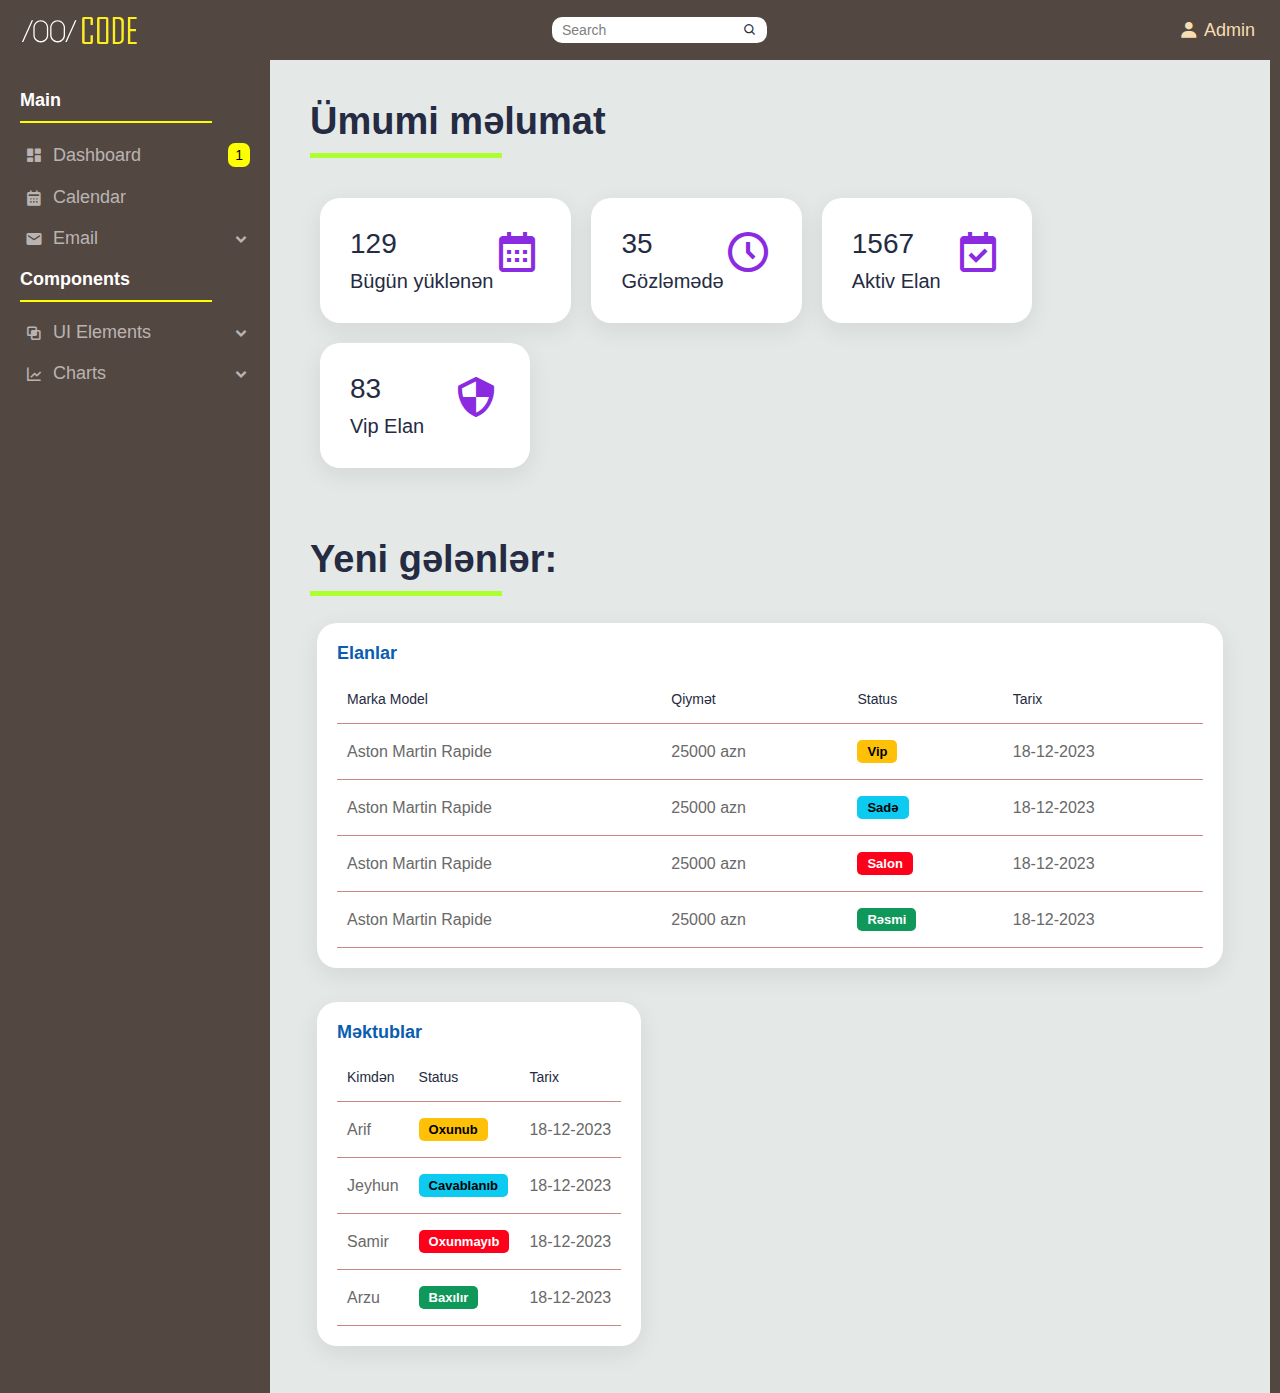
==== index.html @ 7057a6a7 "1 upload" ====
<!DOCTYPE html>
<html lang="en">
<head>
    <meta charset="UTF-8">
    <title>Admin Template 1001code</title>
    <link rel="stylesheet" type="text/css" href="css/style.css">
    <link rel="stylesheet" href="https://cdn.jsdelivr.net/npm/boxicons@latest/css/boxicons.min.css">
    <meta name="viewport" content="width=device-width, initial-scale=1">
</head>
<body>
   <div class="wrapper">
   
<!--   Header Section Start-->
  <div class="header">
     <div class="header-top">
        <div class="header-top_container _container">
         <div class="header-top_body">
            <div class="header-top_left">
               <div class="header__logo">
                   <a href="" class="header__logo-link" aria-label="1001code logo">
                    <img src="img/logos/1001code_logo_sayt_no_bc.svg" alt="avtovitrin logo">
                   </a>
               </div>
               
                <div class="burger_main">
               <div class="header_burger">
                   <span></span>
               </div>
               <div class="nav"></div>
               </div>
            </div>
            
            <div class="header-top_middle">
               <div class="header__search">
                    <input type="search" placeholder="Search" class="header__input">
                    <i class='bx bx-search header__icon'></i>
                </div>
            </div>
            
            <div class="header-top_right">
               <div class="header__user">
                 <i class='bx bxs-user top_user__icon'></i>
                  <span class="header__user-name">Admin</span>
               </div>
            </div>
            
         </div>
    </div>
     </div>
  </div>
  <!--   Header Section End-->
  
<!--  Main Section Start-->
<div class="main-section">
   <div class="main-section_container _container">
      <!-- Left Menu Start -->
      <div data-da=".nav, 900, 0" class="main-section_left">
          <!--- Sidemenu  section start-->
                    <div class="sidebar-menu">
                       
                        <ul class="sidebar-menu_main">
                            <li class="menu-title">Main
                            <span class="menu-title_spliter"></span></li>
                          
                            
                            <li>
                                <a href="#" class="menu_link">
                                    <span class="menu_link-title"><i class='bx bxs-dashboard menu_link-icon'></i>Dashboard</span>
                                    <span class="menu_link-info">1</span>
                                </a>
                            </li>

                            <li>
                                <a href="#" class="menu_link">
                                    
                                    <span class="menu_link-title"><i class='bx bxs-calendar menu_link-icon' ></i>Calendar</span>
                                </a>
                            </li>

                            <li>
                                <a href="javascript: void(0);" class="menu_link with_submenu">
                                    
                                    <span class="menu_link-title"><i class='bx bxs-envelope menu_link-icon'></i>Email</span>
                                    <i class='bx bxs-chevron-down sub-menu_arrow'></i>
                                </a>
                                <ul class="sub-menu" aria-expanded="false">
                                    <li><a href="#" class="sub-menu_link"><i class='bx bx-play submenu_link-icon'></i>Inbox</a></li>
                                    <li><a href="#" class="sub-menu_link"><i class='bx bx-play submenu_link-icon'></i>Email Read</a></li>
                                    <li><a href="#" class="sub-menu_link"><i class='bx bx-play submenu_link-icon'></i>Email Compose</a></li>
                                </ul>
                            </li>

                            <li class="menu-title">Components
                            <span class="menu-title_spliter"></span>
                            </li>

                            <li>
                                <a href="javascript: void(0);" class="menu_link with_submenu">
                                   
                                    <span class="menu_link-title"><i class='bx bx-intersect menu_link-icon' ></i>UI Elements</span>
                                    <i class='bx bxs-chevron-down sub-menu_arrow'></i>
                                </a>
                                <ul class="sub-menu" aria-expanded="false">
                                    <li><a href="#" class="sub-menu_link">Alerts</a></li>
                                    <li><a href="#" class="sub-menu_link">Buttons</a></li>
                                </ul>
                            </li>


                            <li>
                                <a href="javascript: void(0);" class="menu_link with_submenu">
                                    
                                    <span class="menu_link-title"><i class='bx bx-line-chart menu_link-icon' ></i>Charts</span>
                                    <i class='bx bxs-chevron-down sub-menu_arrow'></i>
                                </a>
                                <ul class="sub-menu" aria-expanded="false">
                                    <li><a href="#" class="sub-menu_link">Morris Chart</a></li>
                                    <li><a href="#" class="sub-menu_link">Chartist Chart</a></li>
                                </ul>
                            </li>


                        </ul>
                    </div>
                    <!-- Sidebar section end -->
      </div>
        <!-- Left Menu end -->
        
<!--        Main Section right start-->
      <div class="main-section_right">
      
<!--        Main Section right content start-->
         <div class="section_right-content">
         
<!--           Card boxes section start-->
            <div class="card_boxes-section">
             <div class="title_section">
              <h2 class="main_section-title">Ümumi məlumat</h2>
              <div class="title_section-divider"></div>
              </div>
               <div class="card_boxes-rows">
                 
<!--                 card box main start-->
                  <div class="card_box-main">
                      <div class="box_inner">
           <div class="box-right_side">
          <div class="box_numbers">129</div>
          <div class="box_topic">Bügün yüklənən</div>
           </div>
        <i class='bx bx-calendar card_box-icon'></i>
         </div>
                  </div>
<!--                 card box main end-->
                  
<!--                 card box main start-->
                  <div class="card_box-main">
                      <div class="box_inner">
           <div class="box-right_side">
          <div class="box_numbers">35</div>
          <div class="box_topic">Gözləmədə</div>
           </div>
        <i class='bx bx-time-five card_box-icon'></i>
         </div>
                  </div>
<!--                 card box main end-->
              
<!--                 card box main start-->
                  <div class="card_box-main">
                      <div class="box_inner">
           <div class="box-right_side">
          <div class="box_numbers">1567</div>
          <div class="box_topic">Aktiv Elan</div>
           </div>
        <i class='bx bx-calendar-check card_box-icon'></i>
         </div>
                  </div>
<!--                 card box main end-->
              
<!--                 card box main start-->
                  <div class="card_box-main">
                      <div class="box_inner">
           <div class="box-right_side">
          <div class="box_numbers">83</div>
          <div class="box_topic">Vip Elan</div>
           </div>
        <i class='bx bx-shield-quarter card_box-icon'></i>
         </div>
                  </div>
<!--                 card box main end-->                  
               </div>
            </div>
            <!--           Card boxes section end-->
            
<!--            Latest messages section start-->
            <div class="section_latest-messages">
             
              <div class="title_section">
              <h2 class="main_section-title">Yeni gələnlər:</h2>
              <div class="title_section-divider"></div>
              </div>
              
               <div class="latest-messages-main">
                  <div class="latest_uploads">
                    <div class="latest_uploads-main">
                     <div class="uploads_table-title">
          <h2>Elanlar</h2>
        </div>
                      <table class="uploads_table">
          <thead>
            <tr>
              <td>Marka Model</td>
              <td>Qiymət</td>
              <td>Status</td>
              <td>Tarix</td>
            </tr>
          </thead>
          <tbody>
            <tr>
              <td>Aston Martin Rapide</td>
              <td>25000 <span>azn</span></td>
              <td>
                <span class="badge bg_worning">
                  Vip
                </span>
              </td>
              <td>
                <span>18-12-2023</span>
              </td>
            </tr>

          </tbody>
          
           <tbody>
            <tr>
              <td>Aston Martin Rapide</td>
              <td>25000 <span>azn</span></td>
              <td>
                <span class="badge bg_info">
                  Sadə
                </span>
              </td>
              <td>
                <span>18-12-2023</span>
              </td>
            </tr>

          </tbody>
          
          <tbody>
            <tr>
              <td>Aston Martin Rapide</td>
              <td>25000 <span>azn</span></td>
              <td>
                <span class="badge bg_atn">
                  Salon
                </span>
              </td>
              <td>
                <span>18-12-2023</span>
              </td>
            </tr>

          </tbody>
          
          <tbody>
            <tr>
              <td>Aston Martin Rapide</td>
              <td>25000 <span>azn</span></td>
              <td>
                <span class="badge bg_seccuss">
                  Rəsmi
                </span>
              </td>
              <td>
                <span>18-12-2023</span>
              </td>
            </tr>

          </tbody>
          
        </table>
                 </div>
                  </div>
<!--                  Latest uploads end-->
                  <div class="latest_inbox">
                    <div class="latest_inbox-main">
                     <div class="uploads_table-title">
          <h2>Məktublar</h2>
        </div>
                      <table class="uploads_table">
          <thead>
            <tr>
              <td>Kimdən</td>
              <td>Status</td>
              <td>Tarix</td>
            </tr>
          </thead>
          <tbody>
            <tr>
              <td>Arif</td>
              <td>
                <span class="badge bg_worning">
                  Oxunub
                </span>
              </td>
              <td>
                <span>18-12-2023</span>
              </td>
            </tr>

          </tbody>
          
           <tbody>
            <tr>
              <td>Jeyhun</td>
              <td>
                <span class="badge bg_info">
                  Cavablanıb
                </span>
              </td>
              <td>
                <span>18-12-2023</span>
              </td>
            </tr>

          </tbody>
          
          <tbody>
            <tr>
              <td>Samir</td>
              <td>
                <span class="badge bg_atn">
                  Oxunmayıb
                </span>
              </td>
              <td>
                <span>18-12-2023</span>
              </td>
            </tr>

          </tbody>
          
          <tbody>
            <tr>
              <td>Arzu</td>
              <td>
                <span class="badge bg_seccuss">
                  Baxılır
                </span>
              </td>
              <td>
                <span>18-12-2023</span>
              </td>
            </tr>

          </tbody>
          
        </table>
                 </div>
                  </div>
               </div>
            </div>
            <!--            Latest messages section end-->
         </div>
         <!--        Main Section right content end-->
         
      </div>
      <!--        Main Section right end-->
   </div>
</div>
<!--  Main Section End-->
   
    </div>
    <script src="js/dynamicAdapt.js"></script>
    <script src="js/bs.js"></script>
    <script src="js/script.js"></script>
    <script src="js/sidemenu.js"></script>
</body>
</html>
---- css/style.css ----
/*Obnuleniye*/

*,
*::before,
*::after {
    padding: 0;
    margin: 0;
    border: 0;
    box-sizing: border-box;
}

a,
a:visited {
    text-decoration: none;
    /*color: inherit;*/
}

p {
    margin: 0;
    padding: 0;
}

ul,
ol,
li {
    list-style: none;
    margin: 0;
    padding: 0;
}

img {
    vertical-align: top;
}

h1,
h2,
h3,
h4,
h5,
h6 {
    font-weight: inherit;
    font-size: inherit;
    margin: 0;
    padding: 0;
}

html,
body {
    height: 100%;
    font-size: 14px;
    font-family: 'Arial', sans-serif;
    color: #252B42;
    -webkit-font-smoothing: antialiased;
    background-color: #fff;
}

body.lock {
   overflow: hidden;
}

/* Form */

input, textarea, button, select {
    font-family: inherit;
    font-size: inherit;
    color: inherit;
}

input::-ms-clear {
    display: none;
}

button, input[type="submit"] {
    display: inline-block;
    box-shadow: none;
    cursor: pointer;
}

input:focus, input:active,
button:focus, button:active {
    outline: none;
}

button::-moz-focus-inner {
    padding: 0;
    border: 0;
}

label {
    cursor: pointer;
}

legend {
    display: block;
}


/*  Container */
.wrapper {
    min-height: 100%;
    overflow: hidden;
    display: flex;
    flex-direction: column;
}

._container {
    max-width: 1920px;
    width: 100%;
    margin: 0 auto;
    padding: 0 10px;
}

/*Header section styles*/

.header-top {
   background-color: #534741;
   
}
.header-top_body {
   padding: 10px 10px;
   display: flex;
   justify-content: space-between;
   align-items: center;
   height: 60px;
}

.header-top_left {
   display: flex;
   align-items: center;
}

.header__logo-link img {
   width: 120px;
}

.header__user {
   color: wheat;
   font-size: 18px;
   display: flex;
   align-items: center;
}

.header__user-name {
   padding: 0px 5px;
}

.top_user__icon {
   color: wheat;
   font-size: 20px;
}

/*header search styles*/

.header__search {
  display: flex;
  background-color: white;
  border-radius: 10px;
   padding: 5px 10px;
   align-items: center;
}

.header__input {
  width: 100%;
  border: none;
  outline: none;
}

.header__input::placeholder {
  font-family: inherit;
  color: grey;
}



/*  burger menyu styles   */

    .header_burger {
    display: none;
    margin: 0 10px;
    position: relative;
    width: 30px;
    height: 20px;
    z-index: 50;
    order: 3;
}

.header_burger span {
    background-color: white;
    position: absolute;
    width: 100%;
    height: 2px;
    left: 0;
    top: 9px;
    transition: all 0.3s ease 0s;
}

.header_burger::before,
.header_burger::after {
    content: '';
    background-color: white;
    position: absolute;
    width: 100%;
    height: 2px;
    left: 0;
    transition: all 0.3s ease 0s;
}

.header_burger.active span {
    transform: scale(0);
    }
f
.header_burger::before {
    top: 0;
}

.header_burger::after {
    bottom: 0;
}

.header_burger.active::after {
    transform: rotate(-45deg);
    bottom: 9px;
    background-color: white;
}

.header_burger.active::before {
        transform: rotate(45deg);
        top: 9px;
        background-color: white;
    }

@media (max-width: 900px) {
   .header_burger {
      display: block;
   }
}

/* Main Section Styles*/

.main-section {
   background-color: #534741;
}
.main-section_container {
   display: flex;
}
._container {
}
.main-section_left {
   flex: 0 0 260px;
   background-color: #534741;
}


/* Sidebar section styles */

.sidebar-menu_main {
   color: white;
   font-size: 18px;
   padding: 20px 10px;
}
.menu-title {
   margin: 10px 0px;
   font-weight: 700;
}
.menu-title_spliter {
   width: 80%;
   height: 2px;
   background-color: yellow;
   display: block;
   margin-top: 10px;
}

.menu_link {
   color: rgba(255, 255, 255, 0.6);
   font-size: 18px;
   padding: 10px 10px 10px 5px;
   display: flex;
   justify-content: space-between;
   align-items: center;
    transition: all 0.3s ease 0s;
}

.menu_link:hover {
  background-color: #645249;
   border-radius: 10px;
   color: rgba(255, 255, 255, 0.88);
}
.menu_link-title {
   display: flex;
   align-items: center;
}
.bx {
}
.bxs-dashboard {
}
.menu_link-icon {
   padding-right: 10px;
}
.menu_link-info {
   border-radius: 7px;
   padding: 4px 7px;
   background-color: yellow;
   color: black;
   display: flex;
   justify-content: center;
   align-items: center;
   font-size: 14px;
}
.bxs-calendar {
}
.with_submenu {
}
.bxs-envelope {
}
.bxs-chevron-down {
}
.sub-menu_arrow {
   transition: all 0.3s ease 0s;
}

.sub-menu_arrow.turn {
   transform: rotate(180deg);
}

.sub-menu {
   max-height: 0;
   overflow: hidden;
   transition: all 0.3s ease 0s;
}

.sub-menu1 {
   display: grid;
   grid-template-rows: 1fr;
   transition: all ease 1s;
}

.sub-menu.show {
   
}

.sub-menu.hide1 {
   grid-template-rows: 0fr;
   max-height: 0;
   overflow: hidden;
}

.collapse_main>div {
    overflow: hidden;
}

.sub-menu_link {
   color: rgba(255, 255, 255, 0.6);
   color: rgba(173, 255, 47, 0.65);
   display: flex;
   align-items: center;
   padding: 10px 10px 10px 10px;
}
.submenu_link-icon {
   padding-right: 5px;
}

.bx-intersect {
}
.bx-line-chart {
}

/*Main Section right*/

.main-section_right {
/*   background-color: white;*/
   background-color: #E4E9E7;
   flex: 1 1 auto;
}
.section_right-content {
}

/*Cardboxes section styles*/

.card_boxes-section {
   margin: 20px 20px;
}

.main_section-title {
   font-size: 38px;
   font-weight: 700;
   margin: 40px 20px 10px;
}
.title_section-divider {
   width: 20%;
   height: 5px;
   background-color: greenyellow;
   margin: 0px 20px 10px;
}

.card_boxes-rows {
   padding: 20px;
   display: flex;
   flex-wrap: wrap;
}
.card_box-main {
   flex: 0 0 25%;
   padding: 10px;
}
.box_inner {
   padding: 30px;
  display: flex;
  justify-content: space-between;
  border-radius: 20px;
  box-shadow: 0 7px 25px rgba(0, 0, 0, 0.08);
  cursor: pointer;
   background-color: white;
}
.box-right_side {
}
.box_numbers {
   font-size: 28px;
   margin-bottom: 10px;
}
.box_topic {
   font-size: 20px;
   white-space: nowrap;
}

.card_box-icon {
   font-size: 48px;
   color: blueviolet;
}

/* Latest messages section style*/

.section_latest-messages {
   margin: 20px 20px;
}

.latest-messages-main {
   margin: 20px 20px;
   display: flex;
   justify-content: space-between;
   flex-wrap: wrap;
}

/* Latest Uploads style*/



.latest_uploads {
  flex: 1 1 65%;
   padding: 7px;
}

.latest_uploads-main {
   padding: 20px;
 background-color: white;
  border-radius: 20px;
  box-shadow: 0 7px 25px rgba(0, 0, 0, 0.08);
  overflow-y: auto;
  white-space: nowrap;
   margin-bottom: 20px;
}



.uploads_table {
  width: 100%;
  margin-top: 10px;
  border-collapse: collapse;
}

.uploads_table-title h2 {
  font-weight: 700;
  line-height: 1.2;
  color: #0a5db1;
   font-size: 18px;
}

.uploads_table tr {
/*  border-bottom: 1px solid #f0f0f0;*/
  border-bottom: 1px solid #cc8686;
}

.uploads_table tbody tr {
   border-bottom: 1px solid #cc8686;
}


.uploads_table tbody tr:last-child {
/*  border-bottom: none;*/
}

.uploads_table tr td {
  padding: 16px 10px;
}

.uploads_table tbody tr td {
  font-size: 16px;
  font-weight: 500;
  line-height: 1.2;
  color: dimgrey;
}

.uploads_table tbody tr td:nth-child(2) {
  padding-left: 10px;
}
.details .recent_project table tbody tr td:last-child {
  padding-left: 2rem;
}

.badge {
  display: inline-block;
  padding: 5px 10px;
  font-size: 13px;
  font-weight: 700;
  line-height: 1;
  color: black;
  border-radius: 5px;
}

.bg_worning {
  background: #ffc107;
}
.bg_atn {
  background: #ff001b;
   color: white;
}
.bg_info{
  background: #0dcaf0;
}
.bg_seccuss{
  background: #0f9859;
   color: white;
}

/*latest inbox styles*/


.latest_inbox {
     flex: 0 0 35%;
   padding: 7px;
}

.latest_inbox-main {
   padding: 20px;
 background-color: white;
  border-radius: 20px;
  box-shadow: 0 7px 25px rgba(0, 0, 0, 0.08);
  overflow-y: auto;
  white-space: nowrap;
   margin-bottom: 20px;
  
}

/*Nav bar styles mobile*/

@media (max-width: 900px) {
.nav {
    
    position: fixed;
/*    right: -100%;*/
    left: -100%;
    top: 60px;
/*    width: 40%;*/
    height: 100%;
    overflow: auto;
/*   background-color: #004da8;*/
    transition: all 0.7s ease 0s;
    z-index: 11;
   width: 260px;
}

   .nav.active {
/*        right: 0;*/
      left: 0;
    }
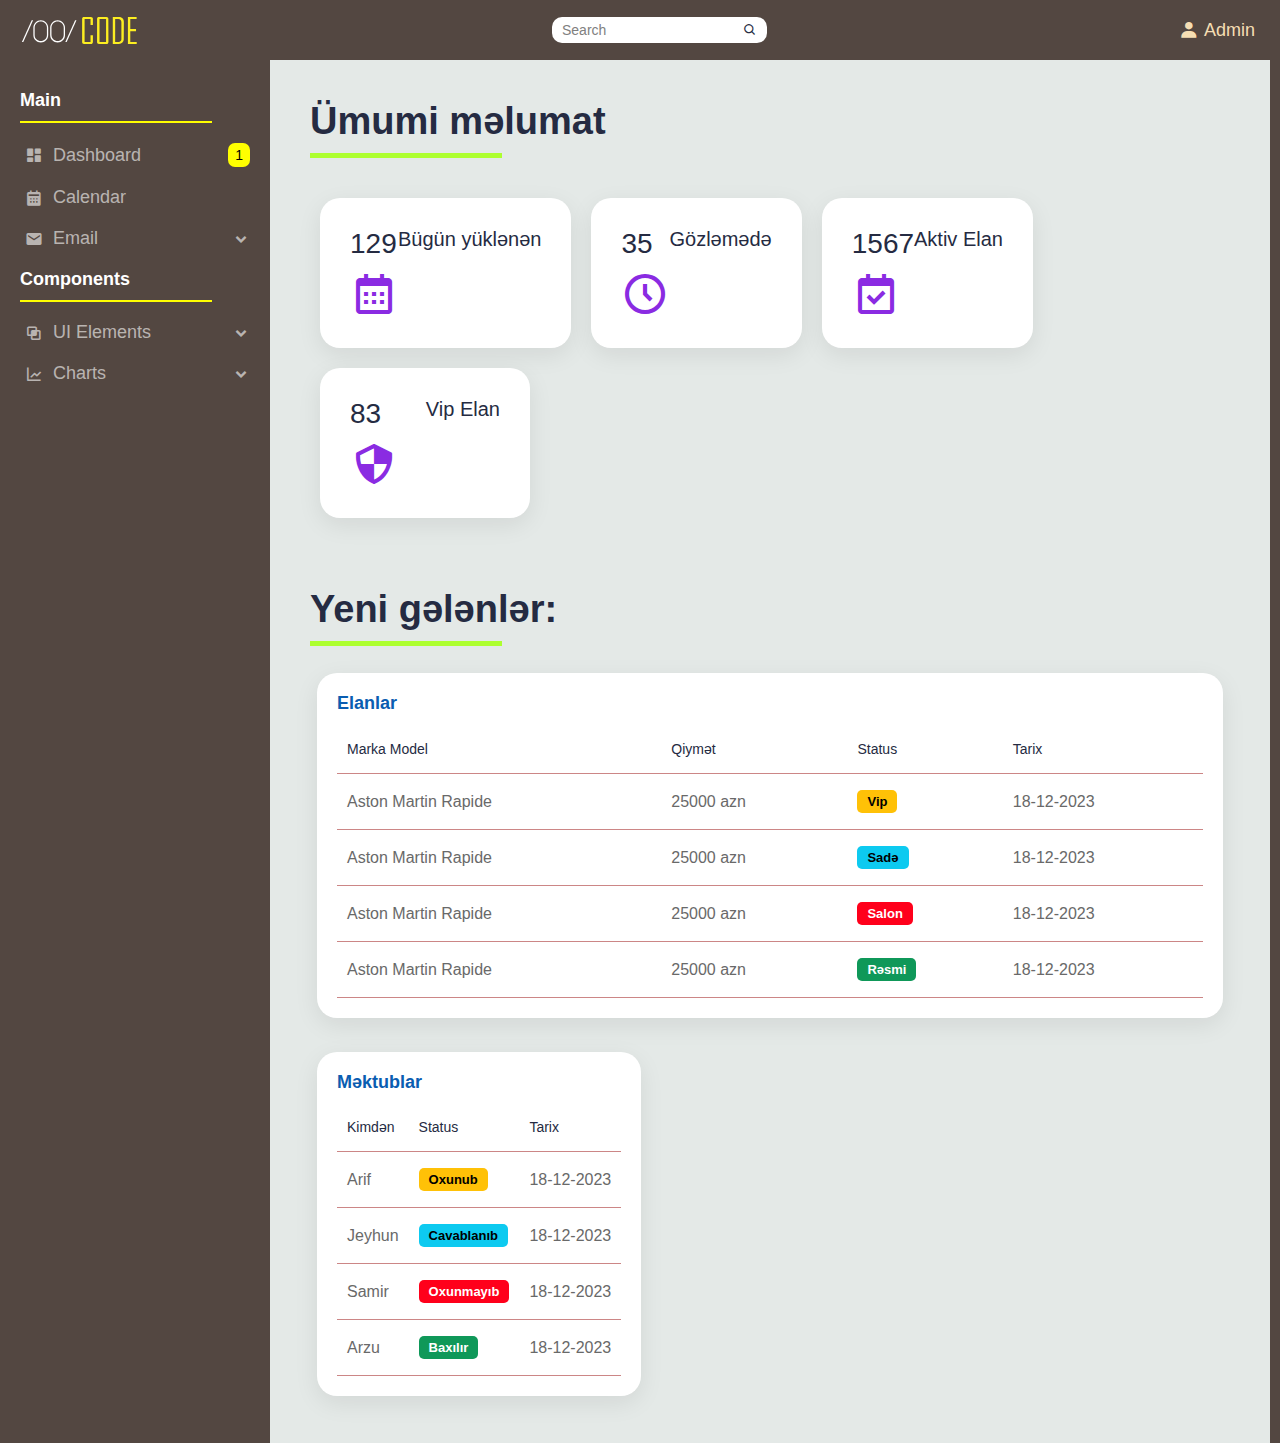
==== commit 473208cc: "index upd" ====
--- a/index.html
+++ b/index.html
@@ -143,23 +143,27 @@
 <!--                 card box main start-->
                   <div class="card_box-main">
                       <div class="box_inner">
-           <div class="box-right_side">
+           <div class="box-top_side">
           <div class="box_numbers">129</div>
-          <div class="box_topic">Bügün yüklənən</div>
+          <i class='bx bx-calendar card_box-icon'></i>
            </div>
-        <i class='bx bx-calendar card_box-icon'></i>
-         </div>
+        <div class="box_bottom"> 
+        <div class="box_topic">Bügün yüklənən </div>
+        </div>
+         </div>
+         
                   </div>
 <!--                 card box main end-->
                   
 <!--                 card box main start-->
                   <div class="card_box-main">
                       <div class="box_inner">
-           <div class="box-right_side">
+           <div class="box-top_side">
           <div class="box_numbers">35</div>
-          <div class="box_topic">Gözləmədə</div>
+          <i class='bx bx-time-five card_box-icon'></i>
            </div>
-        <i class='bx bx-time-five card_box-icon'></i>
+        
+        <div class="box_bottom"><div class="box_topic">Gözləmədə</div></div>
          </div>
                   </div>
 <!--                 card box main end-->
@@ -167,11 +171,12 @@
 <!--                 card box main start-->
                   <div class="card_box-main">
                       <div class="box_inner">
-           <div class="box-right_side">
+           <div class="box-top_side">
           <div class="box_numbers">1567</div>
-          <div class="box_topic">Aktiv Elan</div>
+           <i class='bx bx-calendar-check card_box-icon'></i>
            </div>
-        <i class='bx bx-calendar-check card_box-icon'></i>
+       
+        <div class="box_bottom"><div class="box_topic">Aktiv Elan</div></div>
          </div>
                   </div>
 <!--                 card box main end-->
@@ -179,11 +184,12 @@
 <!--                 card box main start-->
                   <div class="card_box-main">
                       <div class="box_inner">
-           <div class="box-right_side">
+           <div class="box-top_side">
           <div class="box_numbers">83</div>
-          <div class="box_topic">Vip Elan</div>
+             <i class='bx bx-shield-quarter card_box-icon'></i>
            </div>
-        <i class='bx bx-shield-quarter card_box-icon'></i>
+    
+        <div class="box_bottom"><div class="box_topic">Vip Elan</div></div>
          </div>
                   </div>
 <!--                 card box main end-->                  
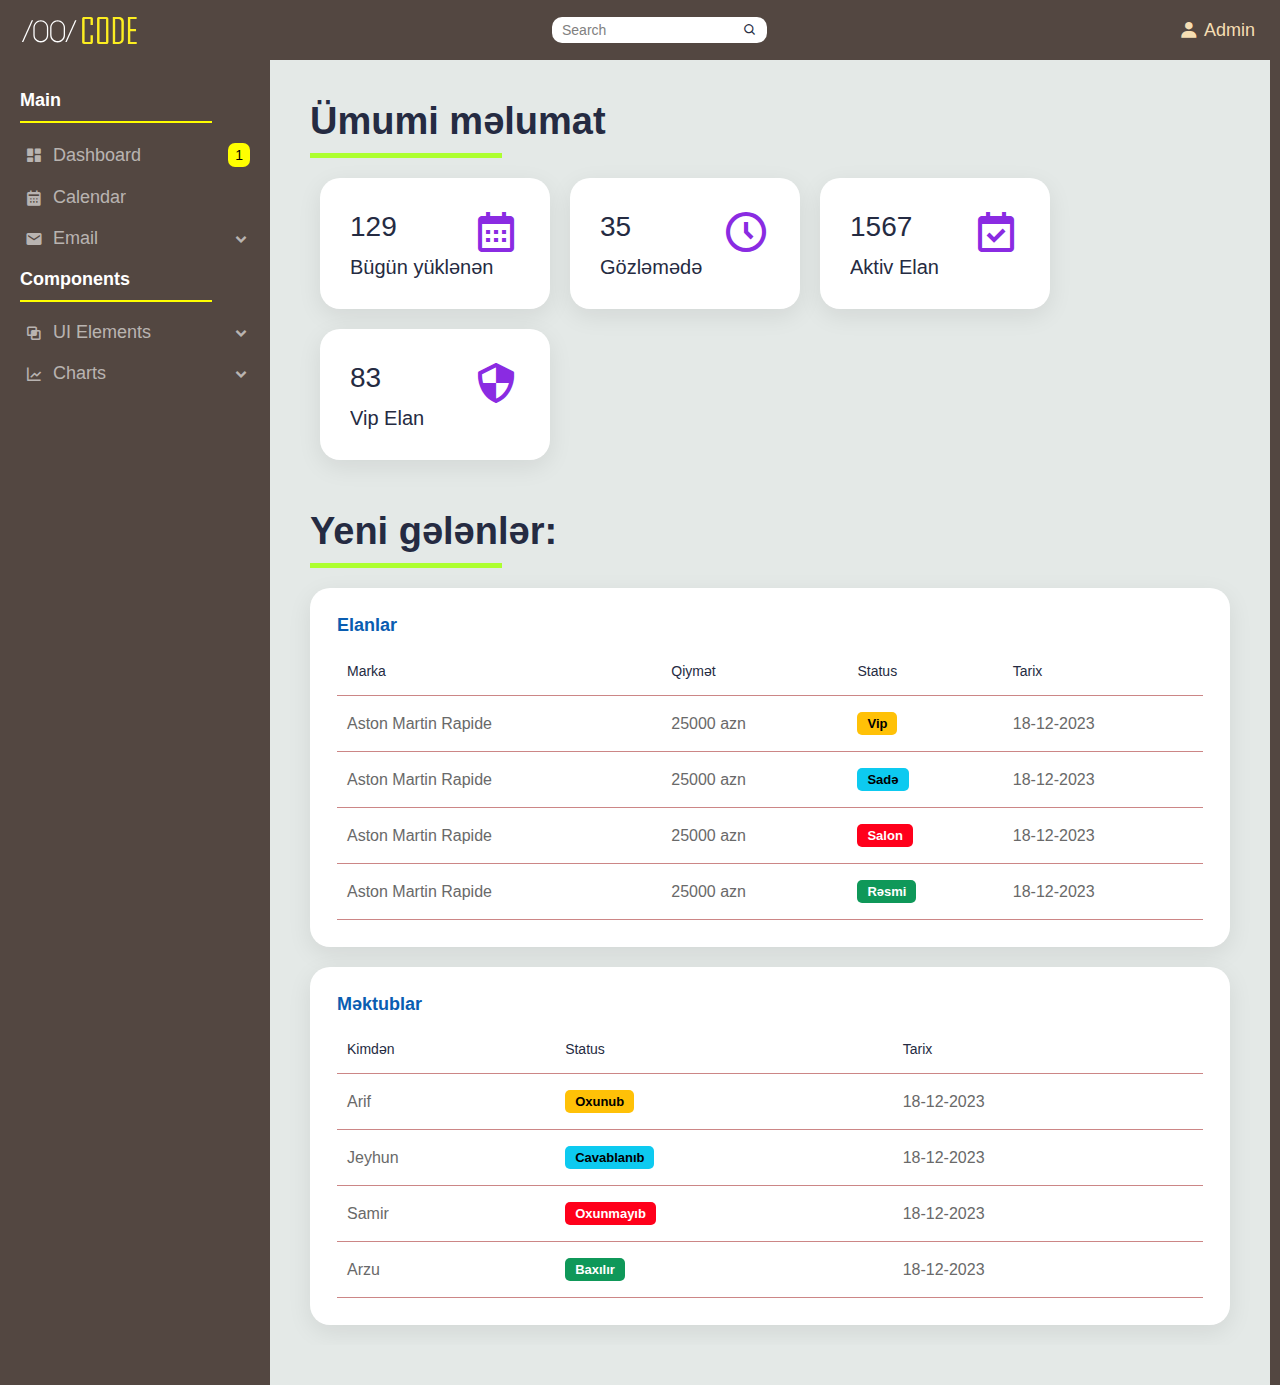
==== commit 28ce2402: "index table add" ====
--- a/index.html
+++ b/index.html
@@ -52,7 +52,8 @@
   
 <!--  Main Section Start-->
 <div class="main-section">
-   <div class="main-section_container _container">
+  <div class="_container">
+   <div class="main-section_container">
       <!-- Left Menu Start -->
       <div data-da=".nav, 900, 0" class="main-section_left">
           <!--- Sidemenu  section start-->
@@ -211,10 +212,12 @@
                      <div class="uploads_table-title">
           <h2>Elanlar</h2>
         </div>
+                     <div class="table_container">
+                     <div class="table_responsive">
                       <table class="uploads_table">
           <thead>
             <tr>
-              <td>Marka Model</td>
+              <td>Marka</td>
               <td>Qiymət</td>
               <td>Status</td>
               <td>Tarix</td>
@@ -285,6 +288,8 @@
           </tbody>
           
         </table>
+               </div>
+                </div>
                  </div>
                   </div>
 <!--                  Latest uploads end-->
@@ -293,6 +298,8 @@
                      <div class="uploads_table-title">
           <h2>Məktublar</h2>
         </div>
+                     <div class="table_container">
+                     <div class="table_responsive">
                       <table class="uploads_table">
           <thead>
             <tr>
@@ -362,16 +369,20 @@
           </tbody>
           
         </table>
+               </div>
+                </div>
                  </div>
                   </div>
                </div>
             </div>
             <!--            Latest messages section end-->
+            
          </div>
          <!--        Main Section right content end-->
          
       </div>
       <!--        Main Section right end-->
+   </div>
    </div>
 </div>
 <!--  Main Section End-->
--- a/css/style.css
+++ b/css/style.css
@@ -170,7 +170,11 @@
   color: grey;
 }
 
-
+@media (max-width: 400px) {
+   .header__search {
+      display: none;
+   }
+}
 
 /*  burger menyu styles   */
 
@@ -372,18 +376,26 @@
    flex: 1 1 auto;
 }
 .section_right-content {
+   padding: 20px 20px;
+}
+
+@media (max-width: 650px) {
+   .section_right-content {
+   padding: 10px 5px;
+}
 }
 
 /*Cardboxes section styles*/
 
 .card_boxes-section {
-   margin: 20px 20px;
+   
 }
 
 .main_section-title {
    font-size: 38px;
    font-weight: 700;
-   margin: 40px 20px 10px;
+   margin: 20px 0px 10px;
+   padding: 0px 20px;
 }
 .title_section-divider {
    width: 20%;
@@ -393,24 +405,28 @@
 }
 
 .card_boxes-rows {
-   padding: 20px;
+   padding: 0px 20px;
    display: flex;
    flex-wrap: wrap;
 }
 .card_box-main {
    flex: 0 0 25%;
    padding: 10px;
+   min-width: 250px;
 }
 .box_inner {
    padding: 30px;
-  display: flex;
-  justify-content: space-between;
+/*  display: flex;*/
+/*  justify-content: space-between;*/
   border-radius: 20px;
   box-shadow: 0 7px 25px rgba(0, 0, 0, 0.08);
   cursor: pointer;
    background-color: white;
 }
-.box-right_side {
+.box-top_side {
+   display: flex;
+   justify-content: space-between;
+   align-items: center;
 }
 .box_numbers {
    font-size: 28px;
@@ -419,6 +435,8 @@
 .box_topic {
    font-size: 20px;
    white-space: nowrap;
+text-overflow: ellipsis;
+overflow: hidden;
 }
 
 .card_box-icon {
@@ -426,14 +444,57 @@
    color: blueviolet;
 }
 
+@media (max-width: 850px) {
+   .card_box-main {
+      flex: 0 0 50%;
+   }
+}
+
+@media (max-width: 650px) {
+   .card_boxes-rows {
+   padding: 0px 10px;
+}
+   
+   .main_section-title {
+      font-size: 32px;
+   }
+}
+
+@media (max-width: 550px) {
+   .card_box-main {
+      min-width: 100px;
+      padding: 5px;
+   }
+}
+
+@media (max-width: 550px) {
+   .card_boxes-rows {
+   padding: 0px 0px;
+}
+   .box_inner {
+      padding: 15px;
+   }
+   .box_numbers {
+      font-size: 20px;
+   }
+   .card_box-icon {
+      font-size: 30px;
+   }
+   .box_topic {
+      font-size: 16px;
+   }
+}
+
 /* Latest messages section style*/
 
 .section_latest-messages {
-   margin: 20px 20px;
+   margin: 20px 0px;
+      overflow: hidden;
 }
 
 .latest-messages-main {
-   margin: 20px 20px;
+   margin: 20px 0px;
+   padding: 0px 20px;
    display: flex;
    justify-content: space-between;
    flex-wrap: wrap;
@@ -444,26 +505,27 @@
 
 
 .latest_uploads {
-  flex: 1 1 65%;
+  flex: 0 1 65%;
    padding: 7px;
+   background-color: white;
+  border-radius: 20px;
+   box-shadow: 0 7px 25px rgba(0, 0, 0, 0.08);
+   margin-bottom: 20px;
 }
 
 .latest_uploads-main {
-   padding: 20px;
- background-color: white;
-  border-radius: 20px;
-  box-shadow: 0 7px 25px rgba(0, 0, 0, 0.08);
-  overflow-y: auto;
-  white-space: nowrap;
-   margin-bottom: 20px;
+   padding: 20px;  
 }
 
 
 
 .uploads_table {
+/*   display: block;*/
   width: 100%;
   margin-top: 10px;
   border-collapse: collapse;
+   overflow-x: auto;
+   white-space: nowrap;
 }
 
 .uploads_table-title h2 {
@@ -530,23 +592,87 @@
    color: white;
 }
 
+@media (max-width: 1350px) {
+   .latest-messages-main {
+      display: block;
+   }
+   .latest_uploads {
+      flex: 0 1 99%;
+   }
+}
+
+
+@media (max-width: 650px) {
+   
+   
+   .latest_uploads {
+      flex: 0 1 90%;
+   }
+}
+
+@media (max-width: 550px) {
+      .latest_uploads-main {
+      max-width: 420px;
+      overflow-x: scroll;
+   }
+   
+}
+
+@media (max-width: 500px) {
+   
+   .latest-messages-main {
+      padding: 0px 10px;
+   }
+      .latest_uploads-main {
+      width: 330px;
+   }
+   
+}
+
+@media (max-width: 400px) {
+   
+      .latest_uploads-main {
+      width: 250px;
+   }
+   
+}
+
+
 /*latest inbox styles*/
 
 
 .latest_inbox {
-     flex: 0 0 35%;
+   flex: 0 1 34%;
    padding: 7px;
+    background-color: white;
+  border-radius: 20px;
+  box-shadow: 0 7px 25px rgba(0, 0, 0, 0.08);
+   margin-bottom: 20px;
 }
 
 .latest_inbox-main {
    padding: 20px;
- background-color: white;
-  border-radius: 20px;
-  box-shadow: 0 7px 25px rgba(0, 0, 0, 0.08);
-  overflow-y: auto;
-  white-space: nowrap;
-   margin-bottom: 20px;
-  
+}
+
+@media (max-width: 1350px) {
+   .latest_inbox {
+      flex: 0 1 50%;
+   }
+}
+
+@media (max-width: 450px) {
+      .latest_inbox-main {
+      max-width: 300px;
+      overflow-x: scroll;
+   }
+   
+}
+
+@media (max-width: 360px) {
+      .latest_inbox-main {
+      max-width: 250px;
+   }
+   
 }
 
 /*Nav bar styles mobile*/
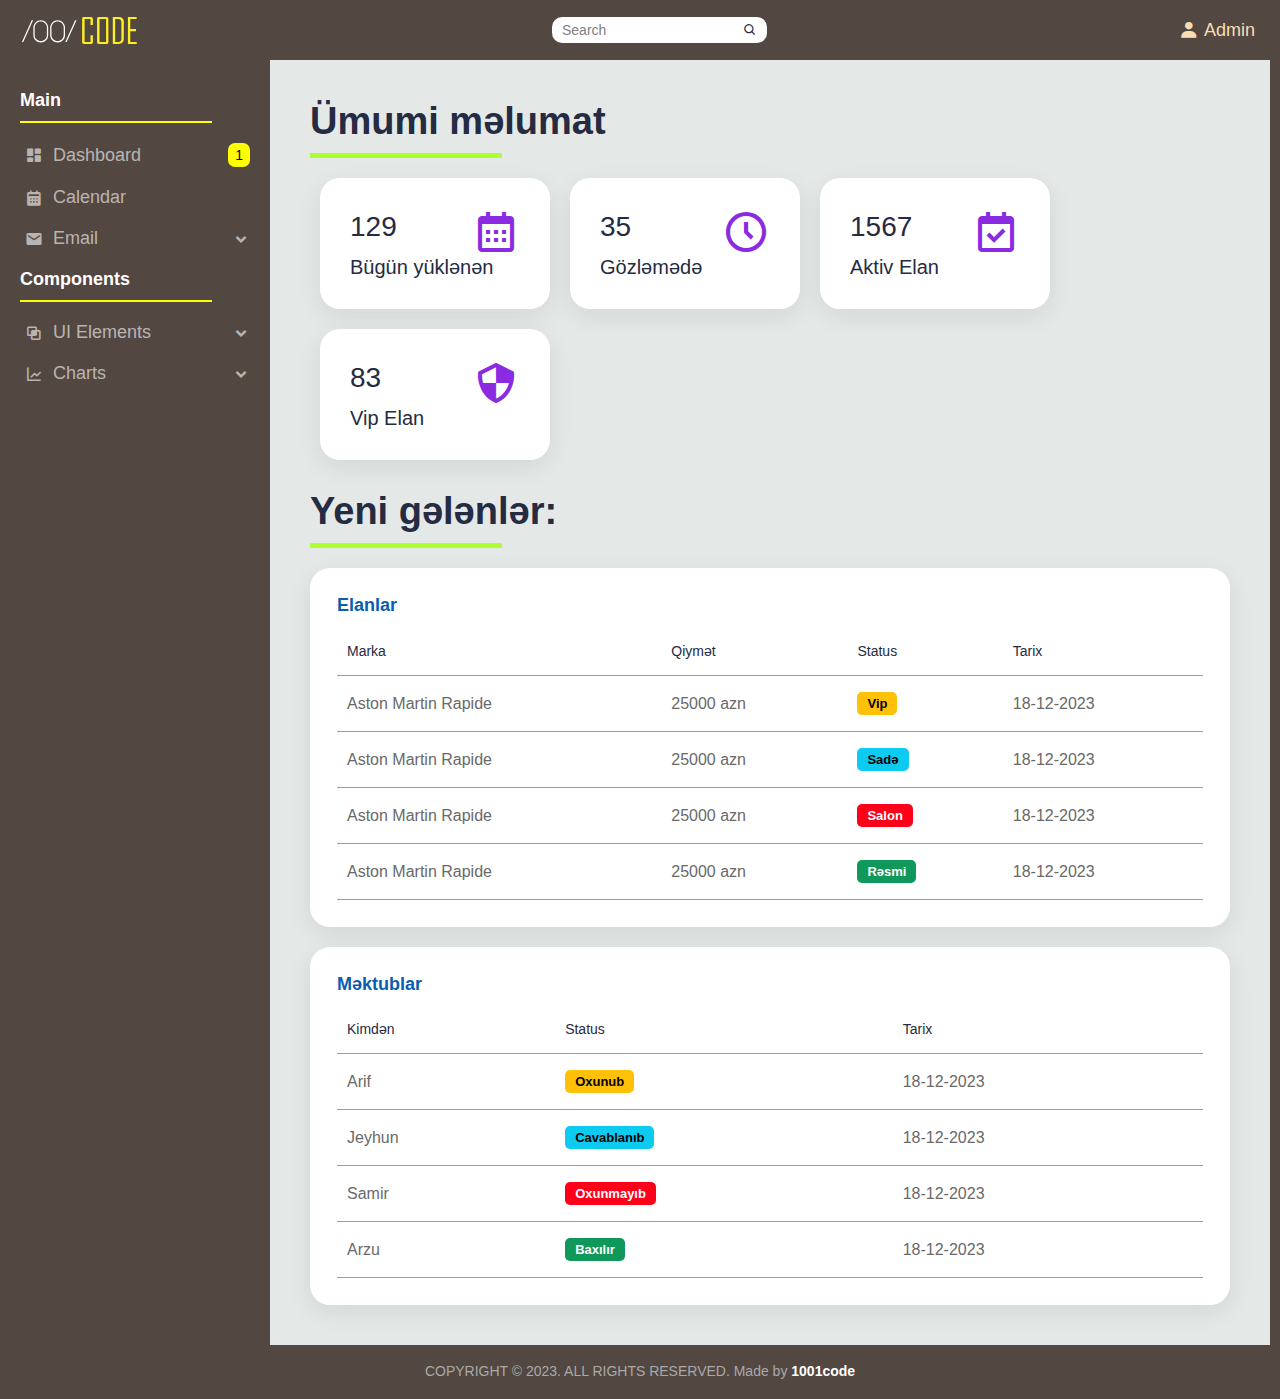
==== commit 8115b666: "footer add" ====
--- a/index.html
+++ b/index.html
@@ -6,8 +6,17 @@
     <link rel="stylesheet" type="text/css" href="css/style.css">
     <link rel="stylesheet" href="https://cdn.jsdelivr.net/npm/boxicons@latest/css/boxicons.min.css">
     <meta name="viewport" content="width=device-width, initial-scale=1">
+    <link rel="apple-touch-icon" sizes="180x180" href="imn/fav/apple-touch-icon.png">
+        <link rel="icon" type="image/png" sizes="32x32" href="img/fav/favicon-32x32.png">
+        <link rel="icon" type="image/png" sizes="16x16" href="img/fav/favicon-16x16.png">
+        <link rel="manifest" href="img/fav/site.webmanifest">
+        <link rel="mask-icon" href="img/fav/safari-pinned-tab.svg" color="#5bbad5">
+        <meta name="msapplication-TileColor" content="#da532c">
+        <meta name="theme-color" content="#ffffff">
 </head>
 <body>
+  
+<!--  Main wrapper start-->
    <div class="wrapper">
    
 <!--   Header Section Start-->
@@ -386,11 +395,28 @@
    </div>
 </div>
 <!--  Main Section End-->
+  
+<!-- Footer Section  Start -->
+        <footer class="footer">
+            <div class="footer__bottom">
+                <div class="footer__bottom__container _container">
+                   <div class="footer_divider"></div>
+                   <div class="footer__bottom-inner">
+                    <div class="footer__bottom__copy"> COPYRIGHT © 2023. ALL RIGHTS RESERVED. Made by <a href="https://www.1001code.com/">1001code</a></div>
+                    </div>
+                </div>
+            </div>
+        </footer>
+<!-- Footer Section  End -->            
    
     </div>
+<!--  Main wrapper end-->   
+   
+<!--Script section start     -->
     <script src="js/dynamicAdapt.js"></script>
     <script src="js/bs.js"></script>
     <script src="js/script.js"></script>
     <script src="js/sidemenu.js"></script>
+<!--Script section end     -->    
 </body>
 </html>
--- a/css/style.css
+++ b/css/style.css
@@ -246,6 +246,8 @@
 }
 .main-section_container {
    display: flex;
+   
+   
 }
 ._container {
 }
@@ -254,6 +256,11 @@
    background-color: #534741;
 }
 
+@media (max-width: 900px) {
+   .main-section_container {
+      display: block;      
+   }
+}
 
 /* Sidebar section styles */
 
@@ -293,10 +300,7 @@
    display: flex;
    align-items: center;
 }
-.bx {
-}
-.bxs-dashboard {
-}
+
 .menu_link-icon {
    padding-right: 10px;
 }
@@ -310,14 +314,7 @@
    align-items: center;
    font-size: 14px;
 }
-.bxs-calendar {
-}
-.with_submenu {
-}
-.bxs-envelope {
-}
-.bxs-chevron-down {
-}
+
 .sub-menu_arrow {
    transition: all 0.3s ease 0s;
 }
@@ -371,7 +368,6 @@
 /*Main Section right*/
 
 .main-section_right {
-/*   background-color: white;*/
    background-color: #E4E9E7;
    flex: 1 1 auto;
 }
@@ -388,7 +384,6 @@
 /*Cardboxes section styles*/
 
 .card_boxes-section {
-   
 }
 
 .main_section-title {
@@ -397,6 +392,7 @@
    margin: 20px 0px 10px;
    padding: 0px 20px;
 }
+
 .title_section-divider {
    width: 20%;
    height: 5px;
@@ -416,8 +412,6 @@
 }
 .box_inner {
    padding: 30px;
-/*  display: flex;*/
-/*  justify-content: space-between;*/
   border-radius: 20px;
   box-shadow: 0 7px 25px rgba(0, 0, 0, 0.08);
   cursor: pointer;
@@ -489,7 +483,6 @@
 
 .section_latest-messages {
    margin: 20px 0px;
-      overflow: hidden;
 }
 
 .latest-messages-main {
@@ -517,6 +510,15 @@
    padding: 20px;  
 }
 
+.table_container {
+   max-width: 900px;
+   margin: 0 auto;
+}
+
+.table_responsive {
+   overflow-x: auto;
+}
+
 
 
 .uploads_table {
@@ -524,7 +526,6 @@
   width: 100%;
   margin-top: 10px;
   border-collapse: collapse;
-   overflow-x: auto;
    white-space: nowrap;
 }
 
@@ -536,7 +537,6 @@
 }
 
 .uploads_table tr {
-/*  border-bottom: 1px solid #f0f0f0;*/
   border-bottom: 1px solid #cc8686;
 }
 
@@ -563,9 +563,8 @@
 .uploads_table tbody tr td:nth-child(2) {
   padding-left: 10px;
 }
-.details .recent_project table tbody tr td:last-child {
-  padding-left: 2rem;
-}
+
+/*Table badge styles*/
 
 .badge {
   display: inline-block;
@@ -596,50 +595,17 @@
    .latest-messages-main {
       display: block;
    }
-   .latest_uploads {
-      flex: 0 1 99%;
-   }
-}
-
-
-@media (max-width: 650px) {
-   
-   
-   .latest_uploads {
-      flex: 0 1 90%;
-   }
-}
-
-@media (max-width: 550px) {
-      .latest_uploads-main {
-      max-width: 420px;
-      overflow-x: scroll;
-   }
-   
-}
+}
+
 
 @media (max-width: 500px) {
-   
    .latest-messages-main {
       padding: 0px 10px;
-   }
-      .latest_uploads-main {
-      width: 330px;
-   }
-   
-}
-
-@media (max-width: 400px) {
-   
-      .latest_uploads-main {
-      width: 250px;
-   }
-   
+   }    
 }
 
 
 /*latest inbox styles*/
-
 
 .latest_inbox {
    flex: 0 1 34%;
@@ -660,40 +626,54 @@
    }
 }
 
-@media (max-width: 450px) {
-      .latest_inbox-main {
-      max-width: 300px;
-      overflow-x: scroll;
-   }
-   
-}
-
-@media (max-width: 360px) {
-      .latest_inbox-main {
-      max-width: 250px;
-   }
-   
-}
 
 /*Nav bar styles mobile*/
 
 @media (max-width: 900px) {
 .nav {
-    
     position: fixed;
-/*    right: -100%;*/
     left: -100%;
     top: 60px;
-/*    width: 40%;*/
     height: 100%;
     overflow: auto;
-/*   background-color: #004da8;*/
     transition: all 0.7s ease 0s;
     z-index: 11;
    width: 260px;
 }
 
    .nav.active {
-/*        right: 0;*/
       left: 0;
     }
+}
+
+/*  Footer Styles */
+
+.footer {
+   margin-top: auto;
+   background-color: #534741;
+}
+
+.footer__bottom {
+    padding: 15px 0;
+}
+
+
+.footer__bottom__container {
+    display: flex;
+    justify-content: center;
+    align-items: center;
+    }
+
+.footer__bottom__container a {
+   color: white;
+   font-weight: 700;
+}
+
+.footer__bottom__copy {
+   line-height: 170%;
+   text-align: center;
+   color: darkgrey;
+}
+
+
+
